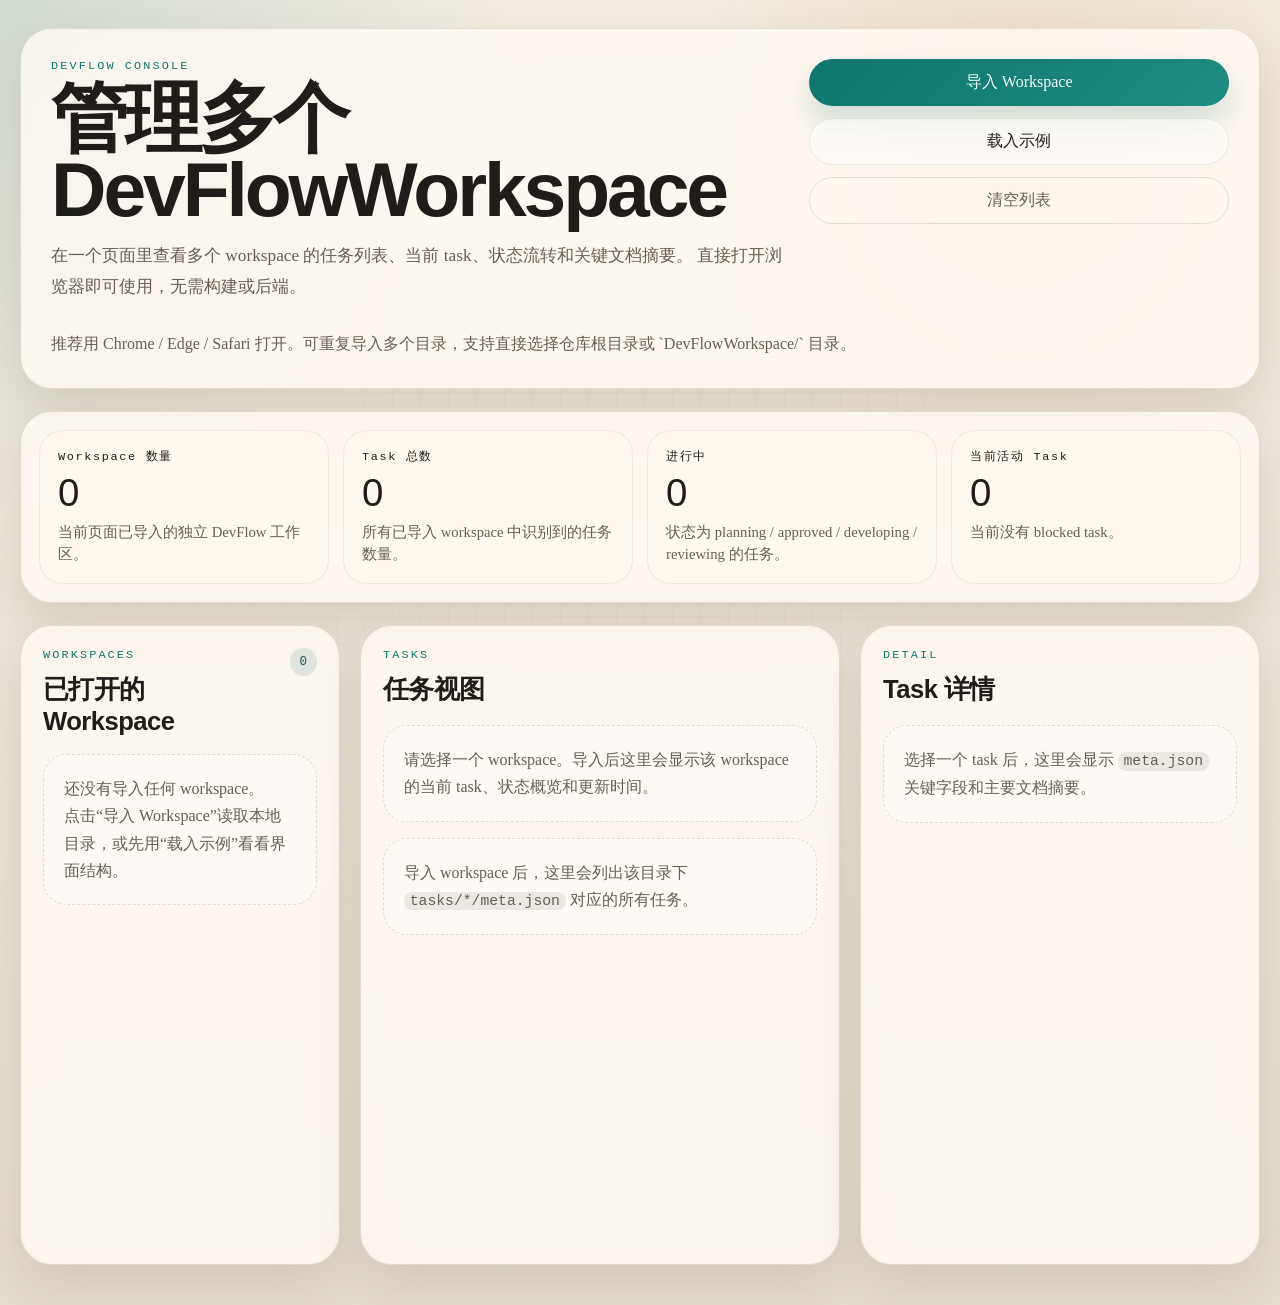
==== plugins/devflow/assets/console/index.html @ 25b616d3 "Bundle the DevFlow console and preserve UTF-8 task titles" ====
<!DOCTYPE html>
<html lang="zh-CN">
  <head>
    <meta charset="UTF-8" />
    <meta name="viewport" content="width=device-width, initial-scale=1.0" />
    <title>DevFlow Workspace Console</title>
    <link rel="stylesheet" href="./styles.css" />
  </head>
  <body>
    <main class="app-shell">
      <section class="hero-panel">
        <div class="hero-copy">
          <p class="eyebrow">DEVFLOW CONSOLE</p>
          <h1>管理多个 DevFlowWorkspace</h1>
          <p class="hero-text">
            在一个页面里查看多个 workspace 的任务列表、当前 task、状态流转和关键文档摘要。
            直接打开浏览器即可使用，无需构建或后端。
          </p>
        </div>

        <div class="hero-actions">
          <button id="import-workspace-button" class="primary-button" type="button">
            导入 Workspace
          </button>
          <button id="load-example-button" class="secondary-button" type="button">
            载入示例
          </button>
          <button id="clear-workspaces-button" class="ghost-button" type="button">
            清空列表
          </button>
        </div>

        <p class="hero-note">
          推荐用 Chrome / Edge / Safari 打开。可重复导入多个目录，支持直接选择仓库根目录或
          `DevFlowWorkspace/` 目录。
        </p>
      </section>

      <section class="metrics-panel" aria-label="全局概览">
        <div id="metric-grid" class="metric-grid"></div>
      </section>

      <section class="dashboard-grid">
        <aside class="panel workspace-panel" aria-labelledby="workspace-panel-title">
          <div class="panel-header">
            <div>
              <p class="panel-kicker">WORKSPACES</p>
              <h2 id="workspace-panel-title">已打开的 Workspace</h2>
            </div>
            <span id="workspace-count" class="header-badge">0</span>
          </div>
          <div id="workspace-list" class="workspace-list"></div>
        </aside>

        <section class="panel tasks-panel" aria-labelledby="tasks-panel-title">
          <div class="panel-header">
            <div>
              <p class="panel-kicker">TASKS</p>
              <h2 id="tasks-panel-title">任务视图</h2>
            </div>
            <div id="tasks-header-meta" class="header-meta"></div>
          </div>

          <div id="workspace-summary" class="workspace-summary"></div>
          <div id="task-list" class="task-list"></div>
        </section>

        <aside class="panel detail-panel" aria-labelledby="detail-panel-title">
          <div class="panel-header">
            <div>
              <p class="panel-kicker">DETAIL</p>
              <h2 id="detail-panel-title">Task 详情</h2>
            </div>
          </div>
          <div id="task-detail" class="task-detail"></div>
        </aside>
      </section>
    </main>

    <input id="workspace-input" type="file" webkitdirectory multiple hidden />

    <script src="./app.js"></script>
  </body>
</html>
---- plugins/devflow/assets/console/styles.css ----
:root {
  --bg-top: #f2ece1;
  --bg-bottom: #e5ddd0;
  --ink: #1f1d1a;
  --muted: #655f55;
  --panel: rgba(255, 251, 244, 0.8);
  --panel-strong: rgba(255, 248, 239, 0.94);
  --panel-border: rgba(45, 34, 19, 0.12);
  --shadow: 0 20px 45px rgba(60, 40, 10, 0.12);
  --accent: #0f766e;
  --accent-strong: #0a5a54;
  --accent-soft: rgba(15, 118, 110, 0.12);
  --warn: #c26b00;
  --warn-soft: rgba(194, 107, 0, 0.12);
  --danger: #b42318;
  --danger-soft: rgba(180, 35, 24, 0.12);
  --done: #25603d;
  --done-soft: rgba(37, 96, 61, 0.12);
  --draft: #5f5d57;
  --draft-soft: rgba(95, 93, 87, 0.12);
  --radius-xl: 32px;
  --radius-lg: 24px;
  --radius-md: 18px;
  --radius-sm: 12px;
}

* {
  box-sizing: border-box;
}

html {
  color-scheme: light;
}

body {
  margin: 0;
  min-height: 100vh;
  color: var(--ink);
  font-family: "Iowan Old Style", "Palatino Linotype", "Book Antiqua", serif;
  background:
    radial-gradient(circle at top left, rgba(15, 118, 110, 0.14), transparent 28%),
    radial-gradient(circle at 80% 10%, rgba(194, 107, 0, 0.12), transparent 22%),
    linear-gradient(180deg, var(--bg-top) 0%, var(--bg-bottom) 100%);
}

body::before {
  content: "";
  position: fixed;
  inset: 0;
  pointer-events: none;
  background-image:
    linear-gradient(rgba(72, 51, 25, 0.035) 1px, transparent 1px),
    linear-gradient(90deg, rgba(72, 51, 25, 0.035) 1px, transparent 1px);
  background-size: 28px 28px;
  mask-image: radial-gradient(circle at center, black, transparent 86%);
}

button,
input,
textarea,
select {
  font: inherit;
}

.app-shell {
  width: min(1440px, calc(100vw - 40px));
  margin: 0 auto;
  padding: 28px 0 40px;
}

.hero-panel,
.panel,
.metrics-panel {
  position: relative;
  border: 1px solid var(--panel-border);
  border-radius: var(--radius-xl);
  background: var(--panel);
  backdrop-filter: blur(16px);
  box-shadow: var(--shadow);
}

.hero-panel {
  display: grid;
  grid-template-columns: minmax(0, 1.4fr) minmax(280px, 0.8fr);
  gap: 24px;
  padding: 30px;
}

.eyebrow,
.panel-kicker,
.metric-label,
.artifact-label,
.info-label,
.workspace-path {
  font-family: "IBM Plex Mono", "SFMono-Regular", "Menlo", monospace;
}

.eyebrow,
.panel-kicker {
  margin: 0 0 10px;
  color: var(--accent);
  font-size: 0.74rem;
  letter-spacing: 0.18em;
}

h1,
h2,
.metric-value,
.task-title,
.workspace-title {
  font-family: "Avenir Next Condensed", "Helvetica Neue Condensed", "Arial Narrow",
    sans-serif;
}

h1 {
  margin: 0;
  font-size: clamp(2.6rem, 6vw, 5.3rem);
  line-height: 0.92;
  letter-spacing: -0.04em;
}

.hero-text,
.hero-note,
.workspace-description,
.task-subline,
.empty-state,
.artifact-content,
.info-value,
.header-meta,
.metric-note {
  color: var(--muted);
}

.hero-text {
  max-width: 54rem;
  margin: 16px 0 0;
  font-size: 1.08rem;
  line-height: 1.8;
}

.hero-actions {
  display: grid;
  gap: 12px;
  align-content: start;
}

.hero-note {
  grid-column: 1 / -1;
  margin: 0;
  padding-top: 4px;
  line-height: 1.7;
}

code {
  padding: 0.08rem 0.36rem;
  border-radius: 8px;
  background: rgba(31, 29, 26, 0.08);
  font-family: "IBM Plex Mono", "SFMono-Regular", "Menlo", monospace;
  font-size: 0.92em;
}

button {
  appearance: none;
  border: 1px solid transparent;
  border-radius: 999px;
  padding: 12px 18px;
  cursor: pointer;
  transition:
    transform 140ms ease,
    box-shadow 140ms ease,
    background-color 140ms ease,
    border-color 140ms ease;
}

button:hover {
  transform: translateY(-1px);
}

button:active {
  transform: translateY(1px);
}

.primary-button {
  color: #f5fffc;
  background: linear-gradient(135deg, var(--accent), #1e8b81);
  box-shadow: 0 16px 30px rgba(15, 118, 110, 0.18);
}

.secondary-button {
  color: var(--ink);
  background: rgba(255, 255, 255, 0.5);
  border-color: rgba(31, 29, 26, 0.08);
}

.ghost-button {
  color: var(--muted);
  background: transparent;
  border-color: rgba(31, 29, 26, 0.12);
}

.metrics-panel {
  margin-top: 22px;
  padding: 18px;
}

.metric-grid {
  display: grid;
  grid-template-columns: repeat(4, minmax(0, 1fr));
  gap: 14px;
}

.metric-card {
  padding: 18px;
  border-radius: var(--radius-lg);
  background: var(--panel-strong);
  border: 1px solid rgba(31, 29, 26, 0.08);
}

.metric-label {
  font-size: 0.74rem;
  letter-spacing: 0.14em;
}

.metric-value {
  margin-top: 10px;
  font-size: clamp(2rem, 3vw, 2.8rem);
  line-height: 0.95;
}

.metric-note {
  margin-top: 10px;
  font-size: 0.92rem;
  line-height: 1.5;
}

.dashboard-grid {
  display: grid;
  grid-template-columns: minmax(280px, 320px) minmax(420px, 1fr) minmax(320px, 400px);
  gap: 20px;
  margin-top: 22px;
}

.panel {
  min-height: 640px;
  padding: 22px;
}

.panel-header {
  display: flex;
  align-items: start;
  justify-content: space-between;
  gap: 16px;
  margin-bottom: 18px;
}

.panel-header h2 {
  margin: 0;
  font-size: 1.6rem;
  letter-spacing: -0.02em;
}

.header-badge,
.status-badge,
.mini-badge,
.count-badge {
  display: inline-flex;
  align-items: center;
  justify-content: center;
  min-height: 28px;
  padding: 0 10px;
  border-radius: 999px;
  font-family: "IBM Plex Mono", "SFMono-Regular", "Menlo", monospace;
  font-size: 0.78rem;
}

.header-badge,
.count-badge {
  color: var(--accent-strong);
  background: var(--accent-soft);
}

.header-meta {
  display: flex;
  flex-wrap: wrap;
  justify-content: end;
  gap: 10px;
  font-size: 0.94rem;
}

.workspace-list,
.task-list,
.task-detail {
  display: grid;
  gap: 14px;
}

.workspace-card,
.task-card,
.artifact-card,
.summary-card,
.info-grid {
  border-radius: var(--radius-lg);
  background: var(--panel-strong);
  border: 1px solid rgba(31, 29, 26, 0.08);
}

.workspace-card {
  padding: 16px;
  cursor: pointer;
  transition:
    transform 140ms ease,
    border-color 140ms ease,
    box-shadow 140ms ease;
}

.workspace-card:hover,
.task-card:hover {
  transform: translateY(-1px);
}

.workspace-card.is-selected,
.task-card.is-selected {
  border-color: rgba(15, 118, 110, 0.34);
  box-shadow: 0 14px 28px rgba(15, 118, 110, 0.12);
}

.workspace-card-header,
.task-card-header,
.summary-card-header {
  display: flex;
  align-items: start;
  justify-content: space-between;
  gap: 10px;
}

.workspace-title,
.task-title {
  margin: 0;
  font-size: 1.38rem;
  line-height: 1;
  letter-spacing: -0.03em;
}

.workspace-path {
  margin-top: 8px;
  font-size: 0.76rem;
  line-height: 1.5;
}

.workspace-description,
.task-subline {
  margin: 10px 0 0;
  line-height: 1.6;
}

.workspace-meta,
.task-meta,
.summary-chip-row,
.detail-chip-row {
  display: flex;
  flex-wrap: wrap;
  gap: 8px;
  margin-top: 14px;
}

.task-card {
  padding: 18px;
  cursor: pointer;
}

.task-card-body {
  margin-top: 14px;
}

.workspace-summary {
  display: grid;
  gap: 14px;
  margin-bottom: 16px;
}

.summary-top {
  display: grid;
  grid-template-columns: minmax(0, 1.3fr) minmax(220px, 0.9fr);
  gap: 14px;
}

.summary-card {
  padding: 18px;
}

.summary-title {
  margin: 0;
  font-size: 1.45rem;
  letter-spacing: -0.03em;
}

.summary-copy {
  margin: 12px 0 0;
  color: var(--muted);
  line-height: 1.7;
}

.summary-stats {
  display: grid;
  grid-template-columns: repeat(2, minmax(0, 1fr));
  gap: 10px;
  margin-top: 14px;
}

.summary-stat {
  padding: 12px;
  border-radius: var(--radius-md);
  background: rgba(15, 118, 110, 0.06);
}

.summary-stat strong {
  display: block;
  font-size: 1.4rem;
  font-family: "Avenir Next Condensed", "Helvetica Neue Condensed", "Arial Narrow",
    sans-serif;
}

.summary-stat span {
  display: block;
  margin-top: 6px;
  color: var(--muted);
  font-size: 0.9rem;
}

.info-grid {
  display: grid;
  grid-template-columns: repeat(2, minmax(0, 1fr));
  gap: 0;
  overflow: hidden;
}

.info-cell {
  padding: 14px 16px;
  border-bottom: 1px solid rgba(31, 29, 26, 0.06);
  border-right: 1px solid rgba(31, 29, 26, 0.06);
}

.info-cell:nth-child(2n) {
  border-right: 0;
}

.info-cell:nth-last-child(-n + 2) {
  border-bottom: 0;
}

.info-label {
  display: block;
  font-size: 0.76rem;
  letter-spacing: 0.08em;
  text-transform: uppercase;
  font-family: "IBM Plex Mono", "SFMono-Regular", "Menlo", monospace;
}

.info-value {
  display: block;
  margin-top: 8px;
  line-height: 1.55;
  color: var(--ink);
}

.task-detail {
  align-content: start;
}

.artifact-card {
  padding: 16px;
}

.artifact-label {
  margin: 0;
  font-size: 0.74rem;
  letter-spacing: 0.14em;
  color: var(--accent);
}

.artifact-title {
  margin: 10px 0 0;
  font-size: 1.1rem;
}

.artifact-content {
  margin: 12px 0 0;
  white-space: pre-wrap;
  line-height: 1.7;
  font-size: 0.96rem;
}

.empty-state {
  padding: 20px;
  border-radius: var(--radius-lg);
  background: rgba(255, 255, 255, 0.4);
  border: 1px dashed rgba(31, 29, 26, 0.14);
  line-height: 1.7;
}

.status-badge[data-tone="planning"],
.status-badge[data-tone="plan_approved"],
.status-badge[data-tone="reviewing"] {
  color: var(--warn);
  background: var(--warn-soft);
}

.status-badge[data-tone="developing"] {
  color: var(--accent-strong);
  background: var(--accent-soft);
}

.status-badge[data-tone="done"] {
  color: var(--done);
  background: var(--done-soft);
}

.status-badge[data-tone="draft"],
.status-badge[data-tone="idle"] {
  color: var(--draft);
  background: var(--draft-soft);
}

.status-badge[data-tone="blocked"] {
  color: var(--danger);
  background: var(--danger-soft);
}

.mini-badge[data-tone="accent"] {
  color: var(--accent-strong);
  background: var(--accent-soft);
}

.mini-badge[data-tone="warn"] {
  color: var(--warn);
  background: var(--warn-soft);
}

.mini-badge[data-tone="danger"] {
  color: var(--danger);
  background: var(--danger-soft);
}

.mini-badge[data-tone="neutral"] {
  color: var(--draft);
  background: var(--draft-soft);
}

@media (max-width: 1180px) {
  .dashboard-grid {
    grid-template-columns: minmax(250px, 300px) minmax(0, 1fr);
  }

  .detail-panel {
    grid-column: 1 / -1;
    min-height: auto;
  }
}

@media (max-width: 880px) {
  .app-shell {
    width: min(100vw - 24px, 100%);
    padding: 16px 0 24px;
  }

  .hero-panel,
  .summary-top,
  .metric-grid,
  .dashboard-grid,
  .info-grid {
    grid-template-columns: 1fr;
  }

  .hero-panel,
  .panel,
  .metrics-panel {
    border-radius: 22px;
  }

  .hero-panel,
  .panel {
    padding: 18px;
  }

  .info-cell {
    border-right: 0;
  }

  .info-cell:not(:last-child) {
    border-bottom: 1px solid rgba(31, 29, 26, 0.06);
  }
}
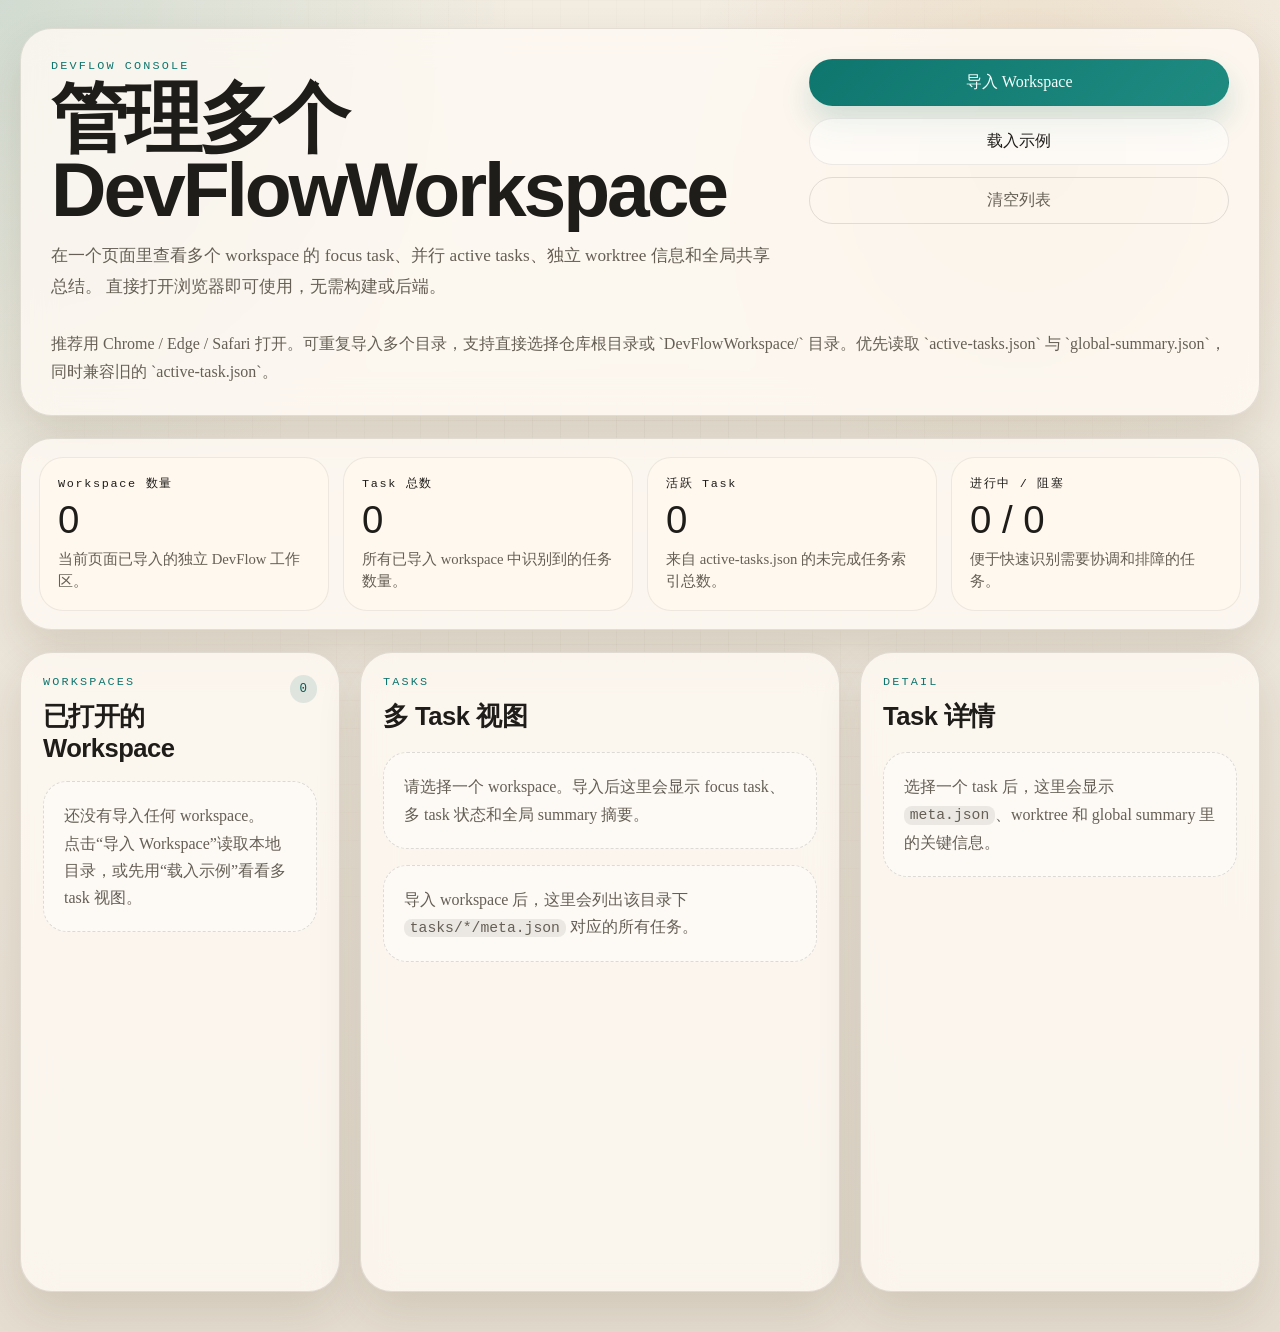
==== commit 2376464b: "Support multi-task workspace & global summary Introduce multi-task workspace support and shared cros" ====
--- a/plugins/devflow/assets/console/index.html
+++ b/plugins/devflow/assets/console/index.html
@@ -13,7 +13,7 @@
           <p class="eyebrow">DEVFLOW CONSOLE</p>
           <h1>管理多个 DevFlowWorkspace</h1>
           <p class="hero-text">
-            在一个页面里查看多个 workspace 的任务列表、当前 task、状态流转和关键文档摘要。
+            在一个页面里查看多个 workspace 的 focus task、并行 active tasks、独立 worktree 信息和全局共享总结。
             直接打开浏览器即可使用，无需构建或后端。
           </p>
         </div>
@@ -32,7 +32,8 @@
 
         <p class="hero-note">
           推荐用 Chrome / Edge / Safari 打开。可重复导入多个目录，支持直接选择仓库根目录或
-          `DevFlowWorkspace/` 目录。
+          `DevFlowWorkspace/` 目录。优先读取 `active-tasks.json` 与 `global-summary.json`，同时兼容旧的
+          `active-task.json`。
         </p>
       </section>
 
@@ -56,7 +57,7 @@
           <div class="panel-header">
             <div>
               <p class="panel-kicker">TASKS</p>
-              <h2 id="tasks-panel-title">任务视图</h2>
+              <h2 id="tasks-panel-title">多 Task 视图</h2>
             </div>
             <div id="tasks-header-meta" class="header-meta"></div>
           </div>
